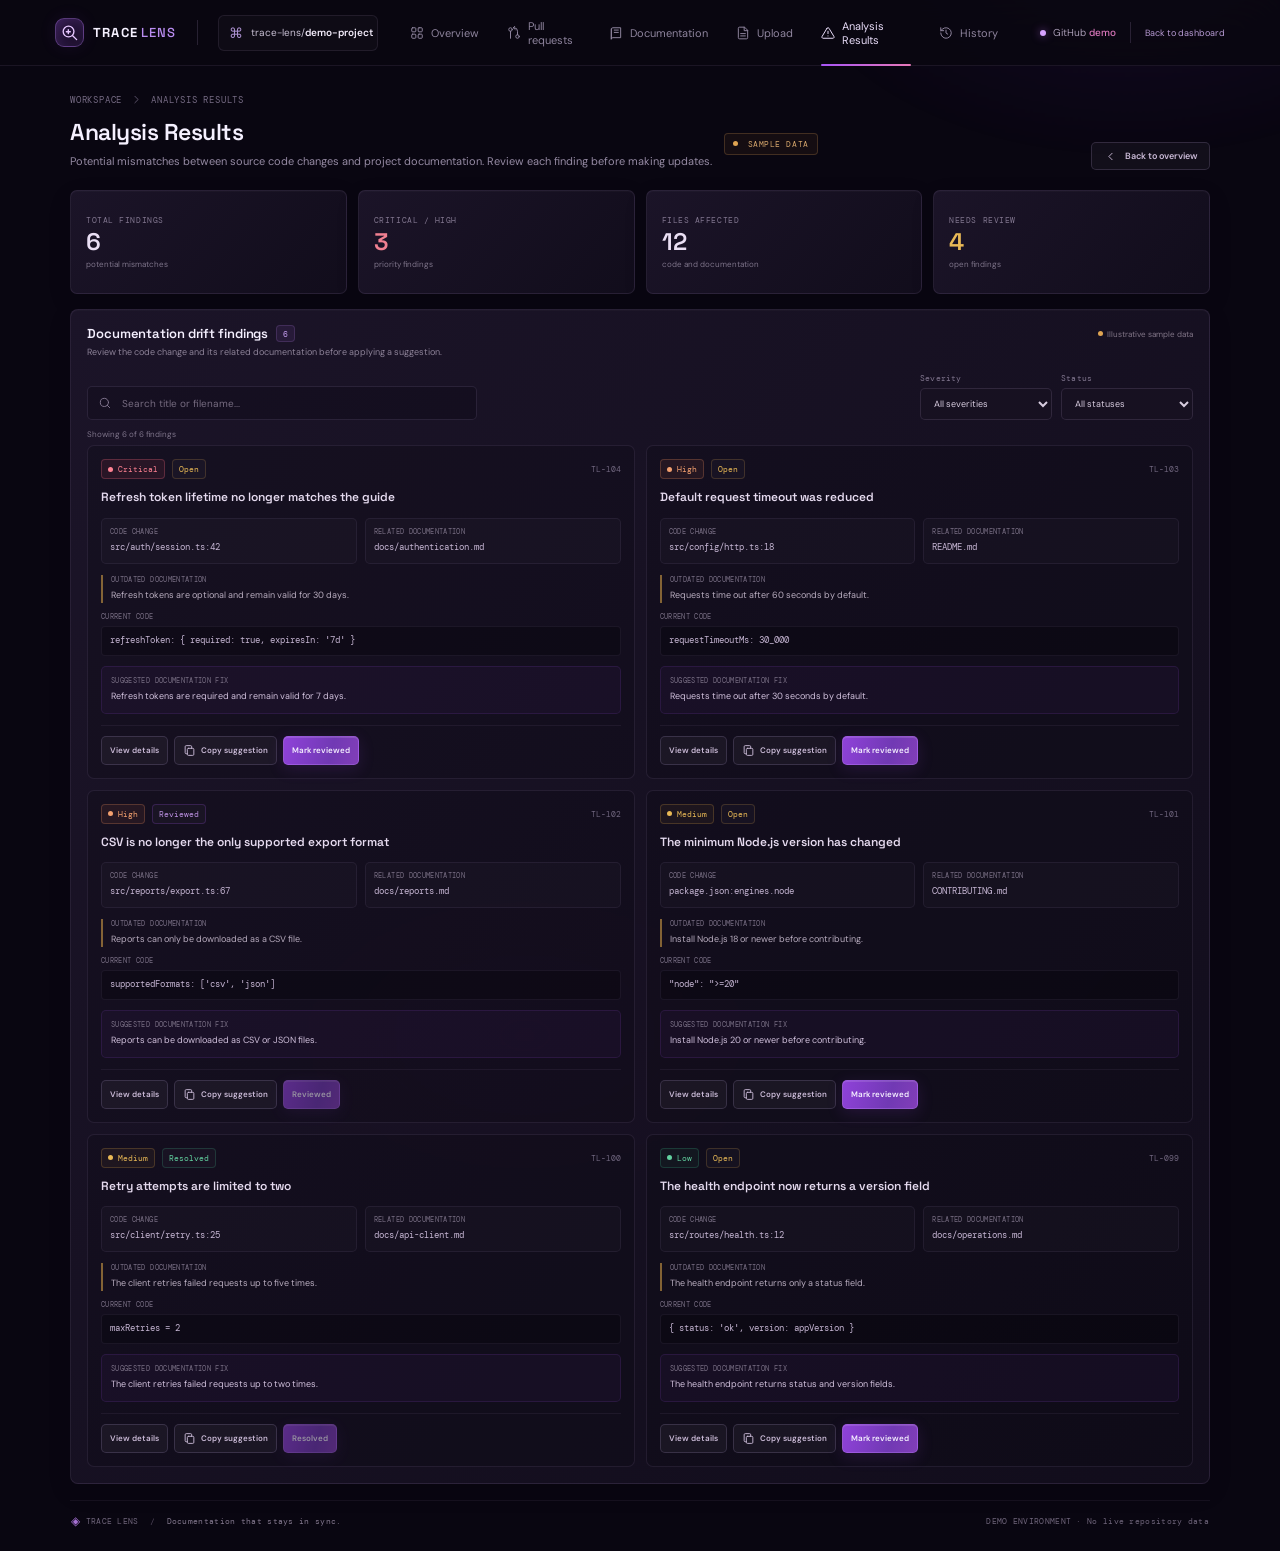
==== analysis-results.html @ 19685ec0 "feat: add analysis results interface Co-authored-by: Copilot <223556219+Copilot@users.noreply.github" ====
<!doctype html>
<html lang="en">
<head>
  <meta charset="utf-8">
  <meta name="viewport" content="width=device-width, initial-scale=1">
  <meta name="theme-color" content="#090611">
  <meta name="description" content="TRACE LENS sample analysis results showing possible documentation mismatches">
  <title>TRACE LENS — Analysis Results</title>
  <link rel="preconnect" href="https://fonts.googleapis.com">
  <link rel="preconnect" href="https://fonts.gstatic.com" crossorigin>
  <link href="https://fonts.googleapis.com/css2?family=DM+Mono:wght@400;500&family=DM+Sans:wght@400;500;600;700&family=Space+Grotesk:wght@500;600;700&display=swap" rel="stylesheet">
  <link rel="stylesheet" href="style.css">
</head>
<body class="analysis-page">
  <svg class="icon-library" xmlns="http://www.w3.org/2000/svg" aria-hidden="true">
    <symbol id="i-lens" viewBox="0 0 24 24"><circle cx="10.8" cy="10.8" r="6.8"/><path d="m16 16 5 5M8 11h5M10.5 8.5v5"/></symbol>
    <symbol id="i-grid" viewBox="0 0 24 24"><rect x="3" y="3" width="7" height="7" rx="1.5"/><rect x="14" y="3" width="7" height="7" rx="1.5"/><rect x="3" y="14" width="7" height="7" rx="1.5"/><rect x="14" y="14" width="7" height="7" rx="1.5"/></symbol>
    <symbol id="i-git-pull" viewBox="0 0 24 24"><circle cx="6" cy="6" r="3"/><circle cx="18" cy="18" r="3"/><path d="M6 9v12m12-6V9a6 6 0 0 0-6-6h-1m0 0 3-3m-3 3 3 3"/></symbol>
    <symbol id="i-book" viewBox="0 0 24 24"><path d="M4 5.5A2.5 2.5 0 0 1 6.5 3H20v17H6.5A2.5 2.5 0 0 0 4 22z"/><path d="M4 5v17m5-15h7m-7 4h7"/></symbol>
    <symbol id="i-history" viewBox="0 0 24 24"><path d="M3 12a9 9 0 1 0 2.64-6.36L3 8"/><path d="M3 3v5h5m4-1v5l3 2"/></symbol>
    <symbol id="i-chevron-right" viewBox="0 0 24 24"><path d="m9 18 6-6-6-6"/></symbol>
    <symbol id="i-search" viewBox="0 0 24 24"><circle cx="11" cy="11" r="7"/><path d="m20 20-4-4"/></symbol>
    <symbol id="i-check" viewBox="0 0 24 24"><path d="m5 12 4 4L19 6"/></symbol>
    <symbol id="i-alert" viewBox="0 0 24 24"><path d="M10.3 3.86 1.82 18a2 2 0 0 0 1.71 3h16.94a2 2 0 0 0 1.71-3L13.7 3.86a2 2 0 0 0-3.42 0Z"/><path d="M12 9v4m0 4h.01"/></symbol>
    <symbol id="i-file" viewBox="0 0 24 24"><path d="M14 2H6a2 2 0 0 0-2 2v16a2 2 0 0 0 2 2h12a2 2 0 0 0 2-2V8z"/><path d="M14 2v6h6m-12 5h8m-8 4h8"/></symbol>
    <symbol id="i-spark" viewBox="0 0 24 24"><path d="m12 3 1.9 5.8L20 11l-6.1 2.2L12 19l-1.9-5.8L4 11l6.1-2.2L12 3Z"/></symbol>
    <symbol id="i-menu" viewBox="0 0 24 24"><path d="M4 6h16M4 12h16M4 18h16"/></symbol>
    <symbol id="i-close" viewBox="0 0 24 24"><path d="m18 6-12 12M6 6l12 12"/></symbol>
    <symbol id="i-copy" viewBox="0 0 24 24"><rect x="8" y="8" width="12" height="13" rx="2"/><path d="M16 8V5a2 2 0 0 0-2-2H6a2 2 0 0 0-2 2v11a2 2 0 0 0 2 2h2"/></symbol>
  </svg>

  <div class="ambient ambient-one"></div>
  <div class="ambient ambient-two"></div>
  <header class="topbar">
    <a class="brand" href="index.html#overview" aria-label="TRACE LENS dashboard">
      <span class="brand-mark"><svg class="icon"><use href="#i-lens"/></svg></span>
      <span class="brand-name">TRACE<span>LENS</span></span>
    </a>
    <span class="topbar-divider"></span>
    <a class="analysis-repo-link" href="index.html#overview"><span class="repo-mini-icon" aria-hidden="true">⌘</span><span>trace-lens/<strong>demo-project</strong></span></a>
    <button class="mobile-menu-btn" id="resultsMenuButton" type="button" aria-label="Open navigation" aria-expanded="false" aria-controls="resultsNavigation"><svg class="icon"><use href="#i-menu"/></svg></button>
    <nav class="main-nav" id="resultsNavigation" aria-label="Main navigation">
      <a class="nav-link" href="index.html#overview"><svg class="icon"><use href="#i-grid"/></svg>Overview</a>
      <a class="nav-link" href="index.html#pull-requests"><svg class="icon"><use href="#i-git-pull"/></svg>Pull requests</a>
      <a class="nav-link" href="index.html#drift-details"><svg class="icon"><use href="#i-book"/></svg>Documentation</a>
      <a class="nav-link" href="index.html#document-upload"><svg class="icon"><use href="#i-file"/></svg>Upload</a>
      <a class="nav-link active" href="analysis-results.html" aria-current="page"><svg class="icon"><use href="#i-alert"/></svg>Analysis Results</a>
      <a class="nav-link" href="index.html#history"><svg class="icon"><use href="#i-history"/></svg>History</a>
    </nav>
    <div class="topbar-right">
      <div class="connection"><span class="connection-dot"></span><span>GitHub <b>demo</b></span></div>
      <span class="topbar-divider slim"></span>
      <a class="analysis-return-link" href="index.html#overview">Back to dashboard</a>
    </div>
  </header>

  <main class="app-shell analysis-shell">
    <div class="analysis-page-heading">
      <div>
        <div class="breadcrumb"><a href="index.html#overview">WORKSPACE</a><svg class="icon tiny"><use href="#i-chevron-right"/></svg><span>ANALYSIS RESULTS</span></div>
        <div class="analysis-title-row">
          <div>
            <h1>Analysis Results</h1>
            <p class="page-subtitle">Potential mismatches between source code changes and project documentation. Review each finding before making updates.</p>
          </div>
          <span class="demo-pill"><span></span> SAMPLE DATA</span>
        </div>
      </div>
      <a class="button button-secondary analysis-back-button" href="index.html#overview"><svg class="icon tiny"><use href="#i-chevron-right"/></svg>Back to overview</a>
    </div>

    <section class="analysis-summary" aria-label="Finding summary">
      <article class="analysis-summary-card">
        <span class="analysis-summary-label">TOTAL FINDINGS</span>
        <strong id="totalFindings">0</strong>
        <span class="analysis-summary-note">potential mismatches</span>
      </article>
      <article class="analysis-summary-card critical-summary">
        <span class="analysis-summary-label">CRITICAL / HIGH</span>
        <strong id="criticalHighFindings">0</strong>
        <span class="analysis-summary-note">priority findings</span>
      </article>
      <article class="analysis-summary-card">
        <span class="analysis-summary-label">FILES AFFECTED</span>
        <strong id="affectedFiles">0</strong>
        <span class="analysis-summary-note">code and documentation</span>
      </article>
      <article class="analysis-summary-card review-summary">
        <span class="analysis-summary-label">NEEDS REVIEW</span>
        <strong id="needsReview">0</strong>
        <span class="analysis-summary-note">open findings</span>
      </article>
    </section>

    <section class="panel analysis-findings-panel" aria-labelledby="findingsHeading">
      <div class="panel-header analysis-panel-header">
        <div class="panel-title-block">
          <div class="panel-heading-line"><h2 id="findingsHeading">Documentation drift findings</h2><span class="count-pill" id="findingCount">0</span></div>
          <p>Review the code change and its related documentation before applying a suggestion.</p>
        </div>
        <span class="demo-caption"><span></span>Illustrative sample data</span>
      </div>
      <div class="analysis-toolbar">
        <label class="analysis-search">
          <svg class="icon" aria-hidden="true"><use href="#i-search"/></svg>
          <span class="sr-only">Search findings by title or filename</span>
          <input id="findingSearch" type="search" placeholder="Search title or filename..." autocomplete="off">
        </label>
        <div class="analysis-filters">
          <label class="analysis-filter">Severity
            <select id="severityFilter" aria-label="Filter by severity">
              <option value="all">All severities</option>
              <option value="Critical">Critical</option>
              <option value="High">High</option>
              <option value="Medium">Medium</option>
              <option value="Low">Low</option>
            </select>
          </label>
          <label class="analysis-filter">Status
            <select id="statusFilter" aria-label="Filter by status">
              <option value="all">All statuses</option>
              <option value="Open">Open</option>
              <option value="Reviewed">Reviewed</option>
              <option value="Resolved">Resolved</option>
            </select>
          </label>
        </div>
      </div>
      <p class="analysis-results-count" id="resultsCount" role="status" aria-live="polite"></p>
      <div class="analysis-results-list" id="findingsList" aria-live="polite"></div>
      <div class="analysis-empty-state" id="emptyState" role="status" hidden>
        <span class="analysis-empty-icon"><svg class="icon"><use href="#i-search"/></svg></span>
        <strong>No findings match your filters</strong>
        <span>Try a different search, severity, or status.</span>
        <button class="text-button" id="clearFilters" type="button">Clear filters</button>
      </div>
    </section>

    <footer class="page-footer">
      <span><span class="footer-mark">◈</span> TRACE LENS <span class="footer-separator">/</span> <span>Documentation that stays in sync.</span></span>
      <span>DEMO ENVIRONMENT · No live repository data</span>
    </footer>
  </main>

  <div class="toast" id="resultsToast" role="status" aria-live="polite">
    <span class="toast-check"><svg class="icon tiny"><use href="#i-check"/></svg></span>
    <span id="resultsToastMessage">Suggestion copied</span>
  </div>

  <div class="modal-backdrop" id="findingModalBackdrop" hidden>
    <section class="evidence-modal analysis-modal" role="dialog" aria-modal="true" aria-labelledby="findingModalTitle" aria-describedby="findingModalIntro" tabindex="-1">
      <div class="modal-header">
        <div><span class="modal-eyebrow" id="findingModalEyebrow">FINDING DETAILS</span><h2 id="findingModalTitle">Finding details</h2></div>
        <button class="modal-close" id="closeFindingModal" type="button" aria-label="Close finding details"><svg class="icon"><use href="#i-close"/></svg></button>
      </div>
      <div class="modal-content analysis-modal-content" id="findingModalContent"></div>
      <div class="modal-footer"><span class="demo-caption"><span></span>Potential mismatch · verify before updating</span><button class="button button-secondary" id="doneFindingModal" type="button">Done</button></div>
    </section>
  </div>
  <script src="analysis-results.js"></script>
</body>
</html>
---- style.css ----
:root {
  color-scheme: dark;
  --bg: #090611;
  --surface: rgba(22, 16, 34, .82);
  --surface-raised: rgba(29, 21, 43, .9);
  --line: rgba(194, 169, 225, .105);
  --line-strong: rgba(194, 169, 225, .17);
  --text: #f5f0ff;
  --muted: #9c91ad;
  --subtle: #70667f;
  --purple: #a855f7;
  --violet: #8b5cf6;
  --pink: #e879b9;
  --green: #42d99b;
  --amber: #f3b84e;
  --red: #fb7185;
  --mono: "DM Mono", "SFMono-Regular", Consolas, monospace;
  --sans: "DM Sans", -apple-system, BlinkMacSystemFont, "Segoe UI", sans-serif;
  --display: "Space Grotesk", var(--sans);
}
* { box-sizing: border-box; }
html { scroll-behavior: smooth; scroll-padding-top: 85px; }
body { margin: 0; min-height: 100vh; color: var(--text); background: var(--bg); font-family: var(--sans); font-size: 13px; -webkit-font-smoothing: antialiased; }
button, input { font: inherit; }
button { color: inherit; }
button:focus-visible, a:focus-visible, input:focus-visible { outline: 2px solid #c084fc; outline-offset: 3px; }
a { color: inherit; text-decoration: none; }
.icon-library, .sr-only { position: absolute; width: 1px; height: 1px; overflow: hidden; clip: rect(0,0,0,0); white-space: nowrap; }
.icon { width: 17px; height: 17px; fill: none; stroke: currentColor; stroke-width: 1.7; stroke-linecap: round; stroke-linejoin: round; flex: none; }
.icon.tiny { width: 13px; height: 13px; }
.ambient { position: fixed; z-index: -1; pointer-events: none; border-radius: 50%; filter: blur(1px); }
.ambient-one { width: 680px; height: 420px; right: -190px; top: -265px; background: radial-gradient(ellipse, rgba(125, 45, 193, .19), rgba(91, 33, 155, .055) 43%, transparent 72%); }
.ambient-two { width: 590px; height: 360px; left: 18%; bottom: -315px; background: radial-gradient(ellipse, rgba(151, 53, 144, .12), transparent 70%); }
.topbar { height: 66px; padding: 0 4.3%; display: flex; align-items: center; gap: 20px; position: sticky; top: 0; z-index: 20; border-bottom: 1px solid rgba(204, 178, 232, .09); background: rgba(10, 7, 17, .87); backdrop-filter: blur(20px); }
.brand { display: flex; align-items: center; gap: 9px; flex: none; }
.brand-mark { width: 29px; height: 29px; display: grid; place-items: center; border-radius: 9px; color: #e6c6ff; background: linear-gradient(140deg, rgba(174, 87, 255, .25), rgba(115, 64, 183, .1)); border: 1px solid rgba(192, 132, 252, .36); box-shadow: inset 0 0 12px rgba(183, 105, 255, .13), 0 0 18px rgba(153, 74, 232, .09); }
.brand-mark .icon { width: 19px; height: 19px; }
.brand-name { font-family: var(--display); font-size: 13px; font-weight: 700; letter-spacing: 1.18px; }
.brand-name span { color: #ba8df1; font-weight: 500; margin-left: 3px; }
.topbar-divider { height: 25px; width: 1px; background: var(--line-strong); flex: none; }
.topbar-divider.slim { margin: 0 1px; height: 21px; }
.repo-picker-wrap { position: relative; }
.repo-picker { min-height: 34px; display: flex; gap: 9px; align-items: center; border: 1px solid var(--line); background: rgba(255,255,255,.025); padding: 0 10px; border-radius: 6px; color: #c9c0d4; font-size: 11px; cursor: pointer; transition: border-color .2s, background .2s; }
.repo-picker:hover, .repo-picker[aria-expanded="true"] { border-color: rgba(183, 115, 244, .42); background: rgba(145, 81, 210, .08); }
.repo-picker strong { color: #f4edfc; font-weight: 600; }
.repo-mini-icon { color: #ac91d0; font-family: var(--mono); font-size: 14px; }
.repo-picker .tiny { color: var(--muted); margin-left: 2px; }
.repo-menu { width: 275px; position: absolute; top: calc(100% + 10px); left: 0; padding: 8px; border: 1px solid var(--line-strong); background: #171121; border-radius: 9px; box-shadow: 0 18px 50px #0009; z-index: 30; }
.menu-eyebrow, .menu-foot { padding: 8px 9px; color: var(--subtle); font: 9px var(--mono); letter-spacing: .7px; }
.repo-menu button { width: 100%; display: flex; align-items: center; gap: 9px; padding: 10px 9px; background: transparent; border: 0; border-radius: 5px; text-align: left; color: #d7ccdf; font-size: 11px; cursor: pointer; }
.repo-menu button:hover, .repo-menu button[aria-selected="true"] { background: rgba(168, 85, 247, .12); color: #fff; }
.repo-dot { width: 7px; height: 7px; border-radius: 50%; background: #ac73f4; box-shadow: 0 0 7px #ac73f480; }
.repo-dot.blue { background: #66a8f7; }.repo-dot.pink { background: #eb79c1; }
.selected-mark { margin-left: auto; color: #c18aff; }
.menu-foot { border-top: 1px solid var(--line); margin-top: 5px; padding-top: 10px; letter-spacing: 0; }
.main-nav { display: flex; align-self: stretch; align-items: center; gap: 4px; margin-left: auto; }
.nav-link { height: 100%; padding: 0 12px; display: flex; align-items: center; gap: 7px; color: #8f849e; font-size: 11px; position: relative; transition: color .18s; }
.nav-link .icon { width: 14px; height: 14px; }
.nav-link:hover, .nav-link.active { color: #e9dcf9; }
.nav-link.active::after { content: ""; height: 2px; position: absolute; bottom: -1px; left: 12px; right: 12px; background: linear-gradient(90deg, #a855f7, #e879b9); border-radius: 2px; }
.topbar-right { display: flex; align-items: center; gap: 13px; margin-left: 10px; flex: none; }
.connection { display: flex; align-items: center; gap: 7px; color: #a89bb4; font-size: 10px; white-space: nowrap; }
.connection b { color: #dc78bd; font-weight: 500; }
.connection-dot, .activity-dot { width: 6px; height: 6px; border-radius: 50%; background: #d7a2ff; box-shadow: 0 0 8px #c474ff90; }
.last-scan { display: grid; gap: 3px; white-space: nowrap; }
.last-scan span { color: #786e84; font: 8px var(--mono); letter-spacing: .55px; }
.last-scan strong { color: #c8bdd1; font-size: 10px; font-weight: 500; }
.avatar { width: 28px; height: 28px; border: 1px solid rgba(210, 169, 246, .28); border-radius: 50%; background: linear-gradient(145deg, #553875, #31223c); font: 9px var(--mono); color: #eddefd; cursor: pointer; }
.mobile-menu-btn { display: none; }
.app-shell { max-width: 1512px; margin: auto; padding: 27px 4.3% 22px; }
.page-heading { display: flex; justify-content: space-between; align-items: flex-end; margin-bottom: 20px; }
.breadcrumb { display: flex; align-items: center; gap: 8px; color: #766b84; font: 9px var(--mono); letter-spacing: .8px; margin-bottom: 12px; }
.breadcrumb .tiny { color: #635970; }
.heading-row { display: flex; align-items: center; gap: 12px; }
h1, h2, p { margin: 0; }
h1 { font-family: var(--display); font-size: 23px; letter-spacing: -.5px; font-weight: 600; line-height: 1.3; }
.page-subtitle { margin-top: 5px; color: #958aa3; font-size: 11px; }
.demo-pill { padding: 5px 8px; border: 1px solid rgba(226, 166, 89, .22); border-radius: 4px; color: #d7a76c; background: rgba(161, 103, 45, .08); font: 8px var(--mono); letter-spacing: .55px; white-space: nowrap; }
.demo-pill span, .demo-caption span { display: inline-block; width: 5px; height: 5px; margin-right: 4px; vertical-align: 1px; background: #dfa452; border-radius: 50%; }
.heading-actions { display: flex; align-items: center; gap: 13px; padding-bottom: 1px; }
.scan-label { display: flex; gap: 7px; align-items: center; color: #9689a4; font-size: 10px; }
.scan-pulse { width: 6px; height: 6px; border-radius: 50%; background: #a56de8; box-shadow: 0 0 9px #a56de890; }
.button { height: 34px; padding: 0 12px; display: inline-flex; gap: 8px; align-items: center; justify-content: center; border: 1px solid transparent; border-radius: 5px; cursor: pointer; font-size: 10px; font-weight: 600; transition: transform .18s, filter .18s, border-color .18s; }
.button:hover { transform: translateY(-1px); filter: brightness(1.12); }
.button:active { transform: translateY(0); }
.button-primary { background: linear-gradient(105deg, #8f42d9, #7139b4 63%, #813eb8); border-color: rgba(203, 150, 255, .29); box-shadow: 0 4px 16px rgba(122, 57, 178, .2), inset 0 1px rgba(255,255,255,.12); }
.button-primary .icon { width: 14px; height: 14px; }
.button-primary.loading .icon { animation: rotate .9s linear infinite; }
@keyframes rotate { to { transform: rotate(360deg); } }
.dashboard-grid { display: grid; grid-template-columns: minmax(230px, .76fr) minmax(0, 2.64fr); gap: 16px; align-items: start; }
.metrics-column { display: flex; flex-direction: column; gap: 9px; }
.section-kicker { height: 16px; display: flex; align-items: center; gap: 9px; padding: 0 1px 3px; color: #81768f; font: 8px var(--mono); letter-spacing: .8px; }
.kicker-line { height: 1px; background: var(--line); flex: 1; }
.muted-mono { color: #62596c; font-size: 8px; }
.metric-card, .panel { position: relative; border: 1px solid var(--line); background: linear-gradient(130deg, rgba(30, 22, 43, .9), rgba(19, 14, 29, .91)); box-shadow: 0 8px 25px rgba(0,0,0,.1), inset 0 1px 0 rgba(255,255,255,.018); }
.metric-card { padding: 12px 13px 10px; border-radius: 7px; min-height: 92px; transition: border-color .2s, transform .2s, background .2s; }
.metric-card:hover { border-color: rgba(182, 122, 238, .28); transform: translateY(-1px); background: linear-gradient(130deg, rgba(35, 25, 50, .94), rgba(21, 15, 32, .94)); }
.metric-top { display: flex; align-items: center; gap: 8px; min-height: 19px; }
.metric-icon { width: 21px; height: 21px; border-radius: 5px; display: grid; place-items: center; background: rgba(168,85,247,.11); color: #be8bfa; }
.metric-icon .icon { width: 13px; height: 13px; }
.metric-icon.amber { color: #e9b65f; background: rgba(243,184,78,.1); }
.metric-icon.violet { color: #a48afa; background: rgba(139,92,246,.13); }
.metric-icon.blue { color: #83b9fc; background: rgba(95,154,229,.1); }
.metric-icon.red { color: #f0839c; background: rgba(240,83,117,.1); }
.metric-label { color: #b7adbf; font-size: 10px; font-weight: 500; }
.info-button { width: 15px; height: 15px; display: grid; place-items: center; margin-left: auto; border: 1px solid rgba(198,180,217,.22); border-radius: 50%; background: transparent; color: #82768e; font: 9px Georgia, serif; cursor: help; }
.health-value { display: flex; align-items: baseline; gap: 4px; margin: 9px 0 7px; }
.health-value strong { font: 600 26px/1 var(--display); letter-spacing: -.8px; }
.health-value > span:nth-child(2) { color: #82788f; font: 10px var(--mono); }
.quality-badge { margin-left: auto; padding: 3px 6px; border: 1px solid rgba(70, 212, 150, .2); border-radius: 3px; color: #56d49d; background: rgba(49, 181, 123, .08); font: 8px var(--mono); letter-spacing: .45px; }
.health-track { height: 4px; background: #342741; border-radius: 5px; overflow: hidden; }
.health-track span { display: block; height: 100%; background: linear-gradient(90deg, #8144db, #bd69ed 72%, #da78c3); border-radius: inherit; box-shadow: 0 0 8px #a253d880; }
.metric-foot { display: flex; align-items: center; justify-content: space-between; gap: 5px; margin-top: 8px; color: #81778c; font-size: 9px; }
.trend { display: inline-flex; align-items: center; font: 9px var(--mono); }
.positive { color: #4bcf99; }
.metric-value { display: flex; align-items: baseline; gap: 8px; margin: 8px 0 0 29px; }
.metric-value strong { font: 600 23px/1 var(--display); letter-spacing: -.5px; }
.metric-context { color: #82788f; font-size: 9px; }
.mini-status { margin-left: auto; padding: 3px 5px; border-radius: 3px; font: 7px var(--mono); letter-spacing: .3px; }
.mini-status.warning { color: #e6b45e; background: rgba(243,184,78,.09); border: 1px solid rgba(243,184,78,.16); }
.metric-foot-icon { color: #9d7bbf; font-size: 13px; line-height: 8px; }
.amber-text { color: var(--amber) !important; }.red-text { color: var(--red) !important; }
.tiny-bars { height: 14px; display: flex; align-items: end; gap: 2px; }
.tiny-bars i { width: 3px; border-radius: 2px; background: #9a6ddd; opacity: .8; }
.tiny-bars i:nth-child(1) { height: 4px; }.tiny-bars i:nth-child(2) { height: 7px; }.tiny-bars i:nth-child(3) { height: 5px; }.tiny-bars i:nth-child(4) { height: 9px; }.tiny-bars i:nth-child(5) { height: 8px; }.tiny-bars i:nth-child(6) { height: 12px; }.tiny-bars i:nth-child(7) { height: 14px; background: #d17cdc; }
.rules-note { margin-top: 1px; display: flex; align-items: center; gap: 8px; padding: 10px 11px; border: 1px solid rgba(168,85,247,.12); border-radius: 6px; background: linear-gradient(100deg, rgba(111,55,157,.1), rgba(44,29,59,.16)); color: #968ba2; font-size: 9px; line-height: 1.55; }
.rules-note b { color: #d4c7e2; font-weight: 500; }
.rules-note-icon { width: 21px; height: 21px; display: grid; place-items: center; background: rgba(168,85,247,.11); color: #bd81f7; border-radius: 5px; }
.rules-arrow { margin-left: auto; color: #79618f; }
.main-column { min-width: 0; display: flex; flex-direction: column; gap: 12px; }
.panel { border-radius: 8px; overflow: hidden; }
.repo-activity { padding: 14px 16px 0; }
.repo-identity { display: flex; align-items: center; gap: 10px; }
.github-tile { width: 33px; height: 33px; display: grid; place-items: center; color: #ded3ea; border: 1px solid rgba(199,180,223,.13); border-radius: 7px; background: rgba(255,255,255,.035); }
.github-tile .icon { width: 18px; height: 18px; }
.repo-title-row { display: flex; gap: 8px; align-items: center; }
.repo-title-row h2 { font: 600 14px var(--display); letter-spacing: -.2px; }
.private-tag { padding: 2px 4px; border: 1px solid rgba(189,171,210,.17); border-radius: 3px; color: #968aa4; font: 7px var(--mono); letter-spacing: .4px; }
.repo-identity p { margin-top: 3px; color: #958a9f; font-size: 9px; }
.repo-identity p span { color: #70677b; }
.repo-health { position: absolute; top: 20px; right: 16px; display: flex; align-items: center; gap: 7px; color: #94899f; font-size: 9px; }
.repo-health b { color: #d3c7db; font-weight: 500; }
.repo-health .icon { color: #796d85; }
.repo-meta-divider { height: 12px; width: 1px; background: var(--line-strong); margin: 0 3px; }
.activity-dot { width: 5px; height: 5px; background: #c087f0; box-shadow: 0 0 7px #c087f080; }
.repo-stats { display: grid; grid-template-columns: repeat(4, 1fr); margin-top: 14px; border-top: 1px solid var(--line); }
.repo-stat { min-height: 57px; display: flex; flex-direction: column; justify-content: center; position: relative; padding: 8px 15px; border-right: 1px solid var(--line); }
.repo-stat:first-child { padding-left: 2px; }.repo-stat:last-child { border-right: 0; }
.stat-caption { color: #776d83; font: 8px var(--mono); letter-spacing: .55px; }
.repo-stat > strong { margin-top: 5px; color: #ded3ea; font: 600 16px/1 var(--display); }
.repo-stat > span:last-child:not(.stat-caption) { margin-top: 4px; color: #7e748a; font-size: 8px; }
.stat-unit { font: 10px var(--sans); color: #9f92aa; margin-left: 1px; }
.repo-stat .spark-total { font-size: 13px; }
.spark-total small { color: #91859d; font: 8px var(--sans); font-weight: 400; }
.sparkline { position: absolute; width: 92px; height: 29px; right: 9px; bottom: 5px; opacity: .82; }
.spark-fill { fill: url(#sparkGradient); }.spark-stroke { fill: none; stroke: #b66cff; stroke-width: 1.7; }
.pr-panel { padding-top: 13px; }
.panel-header { padding: 0 16px; display: flex; align-items: center; justify-content: space-between; gap: 12px; }
.panel-title-block p { margin-top: 4px; color: #8d8298; font-size: 9px; }
.panel-heading-line { display: flex; align-items: center; gap: 8px; }
.panel-heading-line h2 { font: 600 12px var(--display); letter-spacing: -.1px; }
.count-pill { min-width: 19px; height: 17px; display: grid; place-items: center; padding: 0 5px; border: 1px solid rgba(178,132,221,.19); border-radius: 4px; color: #c9a0f4; background: rgba(153,90,218,.1); font: 8px var(--mono); }
.text-button { display: flex; align-items: center; gap: 3px; border: 0; padding: 5px 0 5px 7px; color: #b89bd4; background: transparent; font-size: 9px; cursor: pointer; }
.text-button:hover { color: #e0c3ff; }
.table-toolbar { margin: 12px 16px 0; display: flex; align-items: center; justify-content: space-between; gap: 12px; }
.search-box { width: min(245px, 42%); height: 29px; padding: 0 8px; display: flex; align-items: center; gap: 7px; border: 1px solid rgba(194,169,225,.12); border-radius: 5px; color: #81758e; background: rgba(4,3,8,.18); transition: border-color .2s; }
.search-box:focus-within { border-color: rgba(178,111,240,.55); }
.search-box .icon { width: 13px; height: 13px; }
.search-box input { min-width: 0; width: 100%; border: 0; outline: 0; color: #e8def1; background: transparent; font-size: 9px; }
.search-box input::placeholder { color: #766b80; }
.search-box kbd { border: 1px solid rgba(202,180,224,.13); border-radius: 3px; color: #81768c; padding: 1px 4px; font: 8px var(--mono); }
.filter-group { display: flex; align-items: center; gap: 4px; }
.filter-chip { height: 26px; display: inline-flex; align-items: center; gap: 5px; border: 1px solid transparent; border-radius: 4px; padding: 0 7px; color: #887e94; background: transparent; font-size: 9px; cursor: pointer; }
.filter-chip:hover { background: rgba(255,255,255,.04); color: #cfc2dd; }
.filter-chip.active { color: #d9c4ef; border-color: rgba(170,108,224,.22); background: rgba(156,91,216,.11); }
.filter-chip span { color: #a995b8; font: 8px var(--mono); }
.filter-dot { width: 5px; height: 5px; border-radius: 50%; }.warning-dot { background: #eab352; }.failed-dot { background: #f16f82; }
.table-scroll { overflow-x: auto; margin-top: 9px; }
.pr-table { width: 100%; border-collapse: collapse; text-align: left; white-space: nowrap; }
.pr-table thead { background: rgba(255,255,255,.022); }
.pr-table th { height: 29px; color: #80758c; font: 8px var(--mono); letter-spacing: .35px; text-transform: uppercase; }
.pr-table th:first-child, .pr-table td:first-child { padding-left: 16px; }
.pr-table th:last-child, .pr-table td:last-child { padding-right: 14px; }
.pr-table td { height: 40px; border-top: 1px solid rgba(194,169,225,.07); color: #aa9fb6; font-size: 9px; transition: background .16s; }
.pr-table tbody tr { cursor: pointer; }
.pr-table tbody tr:hover td { background: rgba(166,99,227,.075); }
.pr-table tbody tr.selected td { background: rgba(157,88,214,.085); }
.pr-table tbody tr.selected td:first-child { box-shadow: inset 2px 0 #b466ea; }
.pr-cell-title { display: flex; align-items: center; gap: 8px; color: #ded4e7; font-weight: 500; }
.pr-number { color: #82768d; font: 8px var(--mono); }
.pr-title { max-width: 265px; overflow: hidden; text-overflow: ellipsis; }
.author-cell { display: flex; align-items: center; gap: 6px; color: #b0a4bc; }
.author-avatar { width: 18px; height: 18px; display: grid; place-items: center; border: 1px solid rgba(255,255,255,.1); border-radius: 50%; color: #efe7f9; font: 7px var(--mono); }
.author-avatar.a1 { background: linear-gradient(140deg, #72537e, #36243c); }.author-avatar.a2 { background: linear-gradient(140deg, #496d7c, #293843); }.author-avatar.a3 { background: linear-gradient(140deg, #98644b, #45302d); }.author-avatar.a4 { background: linear-gradient(140deg, #527058, #293a37); }.author-avatar.a5 { background: linear-gradient(140deg, #735f9e, #36314e); }
.status-badge { display: inline-flex; align-items: center; gap: 5px; padding: 4px 6px; border: 1px solid; border-radius: 4px; font: 8px var(--mono); }
.status-badge i { width: 5px; height: 5px; border-radius: 50%; }
.status-badge.passed { border-color: rgba(66,217,155,.17); color: #55d5a0; background: rgba(49,181,123,.065); }.status-badge.passed i { background: #42d99b; }
.status-badge.warning { border-color: rgba(243,184,78,.18); color: #e9b956; background: rgba(192,134,48,.065); }.status-badge.warning i { background: #f3b84e; }
.status-badge.failed { border-color: rgba(251,113,133,.18); color: #f08091; background: rgba(213,71,94,.07); }.status-badge.failed i { background: #fb7185; }
.issue-count { display: inline-flex; align-items: center; gap: 5px; color: #b8aebb; font: 9px var(--mono); }
.issue-count.has-issues { color: #e6b85f; }.issue-count.blocked { color: #f08091; }
.row-action { width: 23px; height: 23px; display: grid; place-items: center; margin-left: auto; border: 1px solid transparent; border-radius: 4px; background: transparent; color: #766b81; cursor: pointer; }
.row-action:hover { border-color: var(--line-strong); color: #d8c1ee; background: rgba(255,255,255,.04); }
.row-action .icon { width: 13px; height: 13px; }
.table-footer { height: 31px; padding: 0 16px; display: flex; justify-content: space-between; align-items: center; border-top: 1px solid var(--line); color: #786e84; font-size: 8px; }
.table-footer b { color: #afa3ba; font-weight: 500; }
.demo-caption { color: #827688; font-size: 8px; }
.demo-caption span { width: 5px; height: 5px; }
.empty-state { min-height: 130px; display: flex; align-items: center; justify-content: center; flex-direction: column; gap: 6px; color: #8c8098; font-size: 10px; }
.empty-state[hidden] { display: none; }
.empty-state strong { color: #d6c9e2; font-weight: 500; }.empty-icon { color: #9a7db3; }
.lower-grid { display: grid; grid-template-columns: minmax(0, 1.06fr) minmax(0, .94fr); gap: 12px; align-items: stretch; }
.drift-panel, .chart-panel { min-height: 325px; }
.compact-header { padding-top: 13px; }
.compact-header .panel-heading-line h2 { font-size: 11px; }
.compact-header .panel-title-block p { font-size: 9px; }
.detail-icon { width: 21px; height: 21px; display: grid; place-items: center; border-radius: 5px; color: #f0ae57; background: rgba(243,184,78,.1); }
.detail-icon .icon { width: 13px; height: 13px; }
.severity-pill { display: inline-flex; align-items: center; gap: 5px; padding: 4px 6px; border: 1px solid rgba(251,113,133,.19); border-radius: 4px; color: #ee8292; background: rgba(213,71,94,.07); font: 7px var(--mono); letter-spacing: .3px; }
.severity-pill.medium { color: #e6b65d; border-color: rgba(243,184,78,.2); background: rgba(192,134,48,.065); }
.severity-pill.medium i { background: #e6b65d; }
.severity-pill.low { color: #62d2a0; border-color: rgba(66,217,155,.18); background: rgba(49,181,123,.06); }
.severity-pill.low i { background: #62d2a0; }
.severity-pill i { width: 5px; height: 5px; border-radius: 50%; background: #f17889; }
.potential-callout { min-height: 30px; margin: 11px 14px 10px; padding: 0 8px; display: flex; align-items: center; gap: 7px; border: 1px solid rgba(243,184,78,.12); border-radius: 4px; color: #d0a45f; background: rgba(197,134,49,.055); font-size: 9px; }
.potential-callout b { font-weight: 600; }.potential-callout > span:nth-child(2) { color: #a9906d; }
.callout-indicator { width: 5px; height: 5px; border-radius: 50%; background: #e6af52; box-shadow: 0 0 7px #e6af5270; }
.potential-callout .info-button { margin-left: auto; width: 13px; height: 13px; font-size: 8px; }
.file-pair { display: grid; grid-template-columns: 1fr 1fr; gap: 8px; margin: 0 14px; }
.file-entry { min-width: 0; min-height: 48px; display: flex; align-items: center; gap: 7px; padding: 7px; border: 1px solid rgba(194,169,225,.09); border-radius: 5px; background: rgba(255,255,255,.018); }
.file-icon { width: 24px; height: 24px; flex: none; display: grid; place-items: center; border-radius: 4px; }
.file-icon .icon { width: 13px; height: 13px; }
.file-icon.source { color: #a18ef0; background: rgba(129,91,225,.12); }.file-icon.docs { color: #cd86de; background: rgba(197,102,194,.11); }
.file-entry > div { min-width: 0; display: grid; gap: 4px; }
.file-label { color: #756b80; font: 7px var(--mono); letter-spacing: .45px; }
.file-entry strong { overflow: hidden; text-overflow: ellipsis; color: #d7ccdf; font: 9px var(--mono); }
.icon-button { width: 20px; height: 20px; display: grid; place-items: center; margin-left: auto; border: 0; border-radius: 3px; color: #857890; background: transparent; cursor: pointer; }
.icon-button:hover { color: #d9c4ed; background: rgba(255,255,255,.06); }
.statement-block { margin: 10px 14px 0; padding: 9px 10px; border: 1px solid rgba(194,169,225,.09); border-radius: 5px; background: rgba(6,5,10,.21); }
.statement-head { display: flex; justify-content: space-between; align-items: center; color: #796e85; font: 7px var(--mono); letter-spacing: .5px; }
.copy-button { padding: 2px 4px; border: 1px solid rgba(194,169,225,.14); border-radius: 3px; color: #8c8098; background: transparent; font: 7px var(--mono); cursor: pointer; }
.copy-button:hover { color: #d8c2ec; border-color: rgba(189,125,236,.36); }
.statement-block blockquote { margin: 6px 0 0; color: #c4b8ce; font: 10px/1.5 var(--mono); }
.value-compare { display: flex; align-items: center; gap: 10px; margin: 10px 14px 0; }
.value-compare > div { min-width: 0; flex: 1; display: grid; gap: 5px; }
.value-compare code { width: fit-content; max-width: 100%; overflow: hidden; text-overflow: ellipsis; padding: 4px 6px; border: 1px solid; border-radius: 3px; font: 9px var(--mono); white-space: nowrap; }
.new-value { border-color: rgba(66,217,155,.18) !important; color: #65d8a4; background: rgba(49,181,123,.065); }
.old-value { border-color: rgba(243,184,78,.16) !important; color: #e5ba68; background: rgba(192,134,48,.06); }
.compare-arrow { margin-top: 12px; color: #786c83; font-size: 12px; }
.suggestion { display: flex; align-items: center; gap: 7px; margin: 11px 14px 13px; padding: 8px; border: 1px solid rgba(168,85,247,.15); border-radius: 5px; background: linear-gradient(100deg, rgba(114,58,162,.1), rgba(58,35,77,.12)); }
.suggestion-mark { width: 19px; height: 19px; flex: none; display: grid; place-items: center; border-radius: 4px; color: #c090f0; background: rgba(168,85,247,.14); }
.suggestion > div { min-width: 0; display: grid; gap: 4px; }
.suggestion p { overflow: hidden; text-overflow: ellipsis; white-space: nowrap; color: #d1c2dd; font: 9px var(--mono); }
.copy-suggestion { width: 23px; height: 23px; flex: none; display: grid; place-items: center; margin-left: auto; border: 1px solid rgba(196,158,228,.15); border-radius: 4px; color: #aa8ec5; background: rgba(255,255,255,.025); cursor: pointer; }
.copy-suggestion:hover { color: #e0c5f8; border-color: rgba(196,158,228,.4); }
.period-button { display: flex; align-items: center; gap: 8px; padding: 6px 8px; border: 1px solid rgba(194,169,225,.12); border-radius: 4px; color: #9b8fa6; background: rgba(255,255,255,.02); font-size: 8px; cursor: pointer; }
.period-button:hover { color: #ddd0eb; border-color: var(--line-strong); }
.chart-live-dot { width: 5px; height: 5px; border-radius: 50%; background: #ce81e8; box-shadow: 0 0 7px #ce81e880; }
.chart-summary { margin: 13px 15px 2px; display: flex; align-items: baseline; gap: 7px; }
.chart-summary strong { color: #f0e6f8; font: 600 23px var(--display); letter-spacing: -.7px; }
.chart-summary > span:nth-child(2) { color: #91869c; font-size: 9px; }
.chart-change { margin-left: auto; color: #e2a264; font: 9px var(--mono); }
.chart-change small { color: #847991; font: 8px var(--sans); }
.chart-wrap { height: 142px; position: relative; margin: 0 14px 0 38px; }
.chart-wrap::before { content: ""; position: absolute; inset: 9px 0 10px; pointer-events: none; background: repeating-linear-gradient(to bottom, rgba(196,174,218,.075) 0, rgba(196,174,218,.075) 1px, transparent 1px, transparent 25%); }
.chart-y-labels { position: absolute; top: 3px; bottom: 0; left: -24px; display: flex; flex-direction: column; justify-content: space-between; color: #786d83; font: 8px var(--mono); }
#driftChart { position: relative; width: 100%; height: 100%; }
.chart-tooltip { position: absolute; z-index: 3; transform: translate(-50%, -110%); padding: 6px 8px; border: 1px solid rgba(195,142,245,.25); border-radius: 4px; color: #eadcf6; background: #21162e; box-shadow: 0 5px 16px #0006; font: 8px var(--mono); pointer-events: none; white-space: nowrap; }
.chart-x-labels { display: flex; justify-content: space-between; margin: 0 14px 0 38px; color: #756b80; font: 7px var(--mono); }
.chart-legend { display: flex; align-items: center; gap: 6px; margin: 12px 15px 0; color: #95899f; font-size: 8px; }
.chart-legend i { width: 13px; height: 2px; background: linear-gradient(90deg, #a855f7, #e879b9); border-radius: 2px; }
.chart-demo-note { margin-left: auto; color: #70677a; font-size: 7px; }
.chart-footer { height: 30px; margin-top: 10px; padding: 0 15px; display: flex; align-items: center; gap: 6px; border-top: 1px solid var(--line); color: #8a7f95; font-size: 8px; }
.chart-footer .icon { color: #b479e4; }.chart-footer b { color: #c5b7d1; font-weight: 500; }
.page-footer { margin-top: 16px; padding: 12px 1px 0; display: flex; align-items: center; justify-content: space-between; border-top: 1px solid rgba(194,169,225,.07); color: #6f657b; font: 8px var(--mono); letter-spacing: .3px; }
.footer-mark { color: #a671d3; font-size: 12px; vertical-align: -1px; }.footer-separator { color: #50465b; margin: 0 6px; }.page-footer > span:first-child > span:last-child { color: #84798f; }
.toast { position: fixed; z-index: 60; bottom: 23px; left: 50%; transform: translate(-50%, 12px); display: flex; align-items: center; gap: 8px; padding: 10px 14px; border: 1px solid rgba(194,169,225,.2); border-radius: 7px; color: #e4d8ec; background: #21182b; box-shadow: 0 10px 35px #0008; font-size: 10px; opacity: 0; pointer-events: none; transition: opacity .2s, transform .2s; }
.toast.visible { transform: translate(-50%, 0); opacity: 1; }
.toast-check { color: #4ed69c; }
.modal-backdrop { position: fixed; z-index: 50; inset: 0; display: grid; place-items: center; padding: 20px; background: rgba(5,3,9,.72); backdrop-filter: blur(7px); }
.modal-backdrop[hidden] { display: none; }
.evidence-modal { width: min(510px, 100%); overflow: hidden; border: 1px solid rgba(194,169,225,.2); border-radius: 9px; background: linear-gradient(140deg, #1d1528, #130e1c); box-shadow: 0 24px 80px #000b, 0 0 50px rgba(136,66,188,.1); animation: modal-in .18s ease-out; }
@keyframes modal-in { from { opacity: 0; transform: translateY(7px) scale(.99); } to { opacity: 1; transform: translateY(0) scale(1); } }
.modal-header { padding: 17px 18px 14px; display: flex; align-items: flex-start; justify-content: space-between; border-bottom: 1px solid var(--line); }
.modal-eyebrow { color: #a181bd; font: 8px var(--mono); letter-spacing: .7px; }
.modal-header h2 { margin-top: 5px; font: 600 15px var(--display); }
.modal-close { width: 28px; height: 28px; display: grid; place-items: center; border: 1px solid var(--line); border-radius: 5px; color: #95889e; background: rgba(255,255,255,.025); cursor: pointer; }
.modal-close:hover { color: #f0e7f8; border-color: var(--line-strong); }
.modal-content { padding: 16px 18px; }
.modal-code-label { margin-bottom: 7px; color: #83768f; font: 8px var(--mono); letter-spacing: .5px; }
.code-block { overflow: auto; padding: 12px; border: 1px solid rgba(194,169,225,.1); border-radius: 5px; background: rgba(3,3,7,.35); color: #b7a9c2; font: 10px/1.8 var(--mono); }
.code-line { display: block; white-space: pre; }.code-line.minus { color: #ed8995; }.code-line.plus { color: #61d5a2; }.code-line.dim { color: #73687d; }
.evidence-quote { padding: 12px; border-left: 2px solid #bb75e6; border-radius: 0 5px 5px 0; color: #d5c7e0; background: rgba(168,85,247,.07); font: 11px/1.6 var(--mono); }
.evidence-meta { display: grid; grid-template-columns: 1fr 1fr; gap: 10px; margin-top: 14px; }
.evidence-meta > div { padding: 9px; border: 1px solid var(--line); border-radius: 5px; display: grid; gap: 5px; }
.evidence-meta span { color: #7e7289; font: 7px var(--mono); letter-spacing: .4px; }.evidence-meta strong { color: #cfc1d9; font: 9px var(--mono); }
.modal-footer { padding: 11px 18px; display: flex; align-items: center; justify-content: space-between; border-top: 1px solid var(--line); }
.button-secondary { height: 28px; padding: 0 12px; border-color: rgba(194,169,225,.18); color: #cbbbd8; background: rgba(255,255,255,.04); font-size: 9px; }

.upload-panel { padding-top: 15px; }
.upload-header { align-items: flex-start; }
.upload-heading-icon { width: 23px; height: 23px; display: grid; place-items: center; border: 1px solid rgba(168,85,247,.2); border-radius: 6px; color: #c08cf4; background: rgba(168,85,247,.1); }
.upload-heading-icon .icon { width: 13px; height: 13px; }
.upload-demo-tag { padding: 4px 6px; border: 1px solid rgba(226,166,89,.2); border-radius: 4px; color: #d7a76c; background: rgba(161,103,45,.08); font: 7px var(--mono); letter-spacing: .5px; }
.upload-content { padding: 13px 16px 15px; }
.upload-dropzone { width: 100%; min-height: 137px; display: flex; flex-direction: column; align-items: center; justify-content: center; gap: 5px; padding: 16px; border: 1px dashed rgba(177,130,220,.32); border-radius: 7px; color: #bdb1c9; background: linear-gradient(120deg, rgba(91,52,124,.12), rgba(38,27,51,.12)); cursor: pointer; transition: border-color .2s, background .2s; }
.upload-dropzone:hover, .upload-dropzone:focus-visible, .upload-dropzone.drag-active { border-color: rgba(190,132,248,.7); background: rgba(123,71,165,.13); }
.dropzone-icon { width: 30px; height: 30px; display: grid; place-items: center; margin-bottom: 3px; border: 1px solid rgba(177,130,220,.2); border-radius: 8px; color: #c69af0; background: rgba(156,91,216,.12); }
.dropzone-icon .icon { width: 16px; height: 16px; }
.dropzone-title { color: #e3d8ed; font: 600 11px var(--display); }
.dropzone-browse { color: #90849d; font-size: 9px; }
.dropzone-browse span { color: #c69af0; font-weight: 600; }
.dropzone-requirements { margin-top: 5px; color: #766b82; font: 8px var(--mono); }
.upload-error { margin-top: 9px; color: #ff9aa9; font-size: 9px; line-height: 1.5; }
.upload-file-card { display: flex; align-items: center; gap: 11px; margin-top: 10px; padding: 11px; border: 1px solid var(--line); border-radius: 6px; background: rgba(7,5,12,.2); }
.upload-file-card[hidden], .upload-error[hidden] { display: none; }
.upload-file-icon { width: 35px; height: 39px; display: grid; place-items: center; flex: none; border: 1px solid rgba(176,132,220,.19); border-radius: 5px; color: #c89bed; background: rgba(151,91,204,.1); font: 8px var(--mono); }
.upload-file-info { min-width: 0; flex: 1; display: flex; flex-direction: column; gap: 4px; }
.upload-file-name { overflow: hidden; color: #e3d8ed; font-size: 10px; font-weight: 500; text-overflow: ellipsis; white-space: nowrap; }
.upload-file-meta, .upload-status { color: #857a90; font-size: 8px; }
.upload-progress-track { height: 4px; overflow: hidden; margin-top: 3px; border-radius: 5px; background: rgba(194,169,225,.12); }
.upload-progress-track > span { width: 0; height: 100%; display: block; border-radius: inherit; background: linear-gradient(90deg, #9653df, #d77cc9); transition: width .16s linear; }
.upload-status { min-height: 10px; }
.upload-file-card.is-uploading .upload-status { color: #c7a2eb; }
.upload-file-card.is-complete .upload-status { color: var(--green); }
.upload-file-actions { display: flex; align-items: center; gap: 7px; margin-left: auto; }
.upload-action, .upload-remove { display: inline-flex; align-items: center; justify-content: center; border: 1px solid transparent; border-radius: 4px; color: #bda2d5; background: transparent; cursor: pointer; }
.upload-action { min-height: 27px; padding: 0 7px; font-size: 8px; }
.upload-action:hover, .upload-remove:hover { border-color: var(--line); background: rgba(255,255,255,.04); color: #eadbfa; }
.upload-remove { width: 27px; height: 27px; color: #9c8ba9; }
.upload-footer { display: flex; align-items: center; justify-content: space-between; gap: 12px; margin-top: 10px; }
.upload-demo-note { color: #70667d; font-size: 8px; line-height: 1.5; }
.upload-submit { min-height: 30px; height: auto; flex: none; font-size: 9px; }
.upload-submit:disabled { opacity: .48; cursor: not-allowed; filter: saturate(.55); }

@media (min-width: 1500px) {
  .topbar { padding-right: max(4.3%, calc((100% - 1380px)/2)); padding-left: max(4.3%, calc((100% - 1380px)/2)); }
}
@media (max-width: 1100px) {
  .topbar { padding: 0 2.5%; gap: 12px; }
  .app-shell { padding-right: 2.5%; padding-left: 2.5%; }
  .topbar-right { gap: 9px; margin-left: 4px; }
  .nav-link { padding: 0 8px; }
  .dashboard-grid { grid-template-columns: minmax(205px, .72fr) minmax(0, 2.4fr); gap: 12px; }
  .lower-grid { grid-template-columns: 1fr; }
  .drift-panel { min-height: initial; }
  .chart-panel { min-height: 320px; }
}
@media (max-width: 820px) {
  .topbar { height: 60px; padding: 0 20px; }
  .topbar > .topbar-divider, .topbar-right .topbar-divider, .last-scan { display: none; }
  .repo-picker { max-width: 220px; }
  .main-nav { position: absolute; display: none; height: auto; left: 12px; right: 12px; top: calc(100% + 5px); padding: 7px; align-items: stretch; flex-direction: column; border: 1px solid var(--line-strong); border-radius: 8px; background: #171121; box-shadow: 0 15px 35px #0008; }
  .main-nav.open { display: flex; }
  .nav-link { min-height: 40px; height: auto; padding: 0 11px; border-radius: 5px; }
  .nav-link.active { background: rgba(168,85,247,.1); }
  .nav-link.active::after { display: none; }
  .mobile-menu-btn { width: 31px; height: 31px; display: grid; place-items: center; order: 2; margin-left: auto; border: 1px solid var(--line); border-radius: 5px; color: #b9a8c8; background: rgba(255,255,255,.03); cursor: pointer; }
  .topbar-right { margin-left: 4px; }
  .app-shell { padding: 22px 20px; }
  .dashboard-grid { grid-template-columns: minmax(175px, .78fr) minmax(0, 2fr); gap: 12px; }
  .repo-health { position: static; margin-top: 11px; }
  .repo-stats { margin-top: 11px; }
  .repo-stat { padding-right: 8px; padding-left: 9px; }
  .repo-stat:first-child { padding-left: 0; }
  .pr-title { max-width: 185px; }
}
@media (max-width: 650px) {
  .topbar { padding: 0 14px; gap: 10px; }
  .brand { gap: 7px; }.brand-name { font-size: 11px; letter-spacing: .7px; }.brand-mark { width: 27px; height: 27px; }
  .repo-picker { min-height: 31px; max-width: 190px; gap: 6px; padding: 0 7px; font-size: 9px; }
  .repo-mini-icon { display: none; }
  .topbar-right { gap: 8px; }.connection { gap: 5px; font-size: 9px; }.connection b { display: none; }.avatar { width: 26px; height: 26px; }
  .app-shell { padding: 18px 13px 20px; }
  .page-heading { align-items: flex-start; gap: 12px; margin-bottom: 15px; }
  .breadcrumb { margin-bottom: 8px; font-size: 8px; }
  h1 { font-size: 20px; }
  .page-subtitle { max-width: 300px; font-size: 10px; line-height: 1.5; }
  .heading-row { align-items: flex-start; flex-direction: column; gap: 6px; }
  .demo-pill { padding: 4px 6px; font-size: 7px; }
  .heading-actions { flex-direction: column-reverse; align-items: flex-end; gap: 7px; padding-top: 28px; }
  .scan-label { font-size: 8px; white-space: nowrap; }.button-primary { height: 31px; padding: 0 9px; font-size: 9px; white-space: nowrap; }
  .dashboard-grid { grid-template-columns: 1fr; gap: 16px; }
  .metrics-column { display: grid; grid-template-columns: repeat(2, minmax(0, 1fr)); gap: 8px; }
  .section-kicker { grid-column: 1 / -1; }
  .metric-card { min-height: 89px; padding: 10px; }
  .metric-card.health-card { grid-column: 1 / -1; }
  .metric-label { font-size: 9px; }.metric-foot { font-size: 8px; }
  .rules-note { grid-column: 1 / -1; }
  .main-column { gap: 10px; }
  .repo-activity { padding: 12px 12px 0; }
  .repo-health { flex-wrap: wrap; font-size: 8px; }
  .repo-stats { grid-template-columns: repeat(2,1fr); }
  .repo-stat { min-height: 54px; padding-left: 10px; border-bottom: 1px solid var(--line); }
  .repo-stat:first-child { padding-left: 0; }
  .repo-stat:nth-child(2) { border-right: 0; }
  .repo-stat:nth-child(3), .repo-stat:nth-child(4) { border-bottom: 0; }
  .repo-stat:nth-child(3) { padding-left: 0; }
  .sparkline { width: 90px; }
  .panel-header { padding: 0 12px; }
  .upload-content { padding-right: 12px; padding-left: 12px; }
  .upload-footer { align-items: flex-start; flex-direction: column; gap: 8px; }
  .upload-submit { align-self: flex-end; }
  .upload-file-card { gap: 8px; padding: 9px; }
  .upload-file-actions { gap: 3px; }
  .table-toolbar { margin-right: 12px; margin-left: 12px; align-items: flex-start; flex-direction: column; gap: 7px; }
  .search-box { width: 100%; }
  .filter-group { align-self: flex-end; }
  .table-scroll { margin-top: 8px; }
  .pr-table { min-width: 590px; }
  .pr-table th:first-child, .pr-table td:first-child { padding-left: 12px; }
  .table-footer { padding: 0 12px; }
  .lower-grid { gap: 10px; }
  .drift-panel, .chart-panel { min-height: initial; }
  .file-pair { gap: 6px; margin-right: 10px; margin-left: 10px; }
  .file-entry { gap: 5px; padding: 6px 5px; }
  .file-label { font-size: 6px; }
  .file-entry strong { font-size: 8px; }
  .statement-block, .value-compare { margin-right: 10px; margin-left: 10px; }
  .potential-callout, .suggestion { margin-right: 10px; margin-left: 10px; }
  .chart-wrap { height: 135px; }
  .page-footer { gap: 8px; align-items: flex-start; flex-direction: column; font-size: 7px; }
}
@media (max-width: 390px) {
  .topbar { gap: 7px; padding: 0 10px; }
  .brand-name { font-size: 10px; }
  .repo-picker { max-width: 152px; font-size: 8px; }
  .topbar-right { margin-left: 0; }
  .connection { display: none; }
  .page-heading { gap: 6px; }
  .heading-actions { padding-top: 29px; }
  .scan-label { display: none; }
  .heading-row h1 { font-size: 18px; }
  .file-pair { grid-template-columns: 1fr; }
}
@media (prefers-reduced-motion: reduce) {
  *, *::before, *::after { scroll-behavior: auto !important; animation-duration: .01ms !important; animation-iteration-count: 1 !important; transition-duration: .01ms !important; }
}

/* Analysis Results */
.analysis-nav-link { white-space: nowrap; }
.analysis-page { min-width: 320px; }
.analysis-repo-link { min-width: 0; display: inline-flex; align-items: center; gap: 8px; padding: 8px 10px; border: 1px solid var(--line); border-radius: 6px; color: #c9c0d4; background: rgba(255,255,255,.025); font-size: 10px; white-space: nowrap; }
.analysis-repo-link strong { color: #f4edfc; font-weight: 600; }
.analysis-return-link { color: #b89bd4; font-size: 9px; white-space: nowrap; }
.analysis-return-link:hover { color: #e0c3ff; }
.analysis-shell { max-width: 1250px; }
.analysis-page-heading { display: flex; align-items: flex-end; justify-content: space-between; gap: 20px; margin-bottom: 20px; }
.analysis-title-row { display: flex; align-items: center; gap: 12px; }
.analysis-title-row .page-subtitle { max-width: 670px; line-height: 1.6; }
.analysis-back-button { flex: none; }
.analysis-back-button .icon { transform: rotate(180deg); }
.analysis-summary { display: grid; grid-template-columns: repeat(4, minmax(0, 1fr)); gap: 11px; margin-bottom: 15px; }
.analysis-summary-card { min-width: 0; min-height: 104px; display: flex; flex-direction: column; justify-content: center; gap: 5px; padding: 13px 15px; border: 1px solid var(--line); border-radius: 7px; background: linear-gradient(130deg, rgba(30,22,43,.9), rgba(19,14,29,.91)); box-shadow: 0 8px 25px rgba(0,0,0,.1), inset 0 1px 0 rgba(255,255,255,.018); }
.analysis-summary-label { color: #81768f; font: 8px var(--mono); letter-spacing: .55px; }
.analysis-summary-card strong { color: #eadff4; font: 600 24px/1 var(--display); }
.analysis-summary-note { color: #7e748a; font-size: 8px; }
.analysis-summary-card.critical-summary strong { color: #f08091; }
.analysis-summary-card.review-summary strong { color: #e9b956; }
.analysis-findings-panel { padding-top: 15px; }
.analysis-panel-header { align-items: flex-start; }
.analysis-panel-header .panel-heading-line h2 { font-size: 13px; }
.analysis-panel-header > .demo-caption { flex: none; padding-top: 4px; white-space: nowrap; }
.analysis-toolbar { display: flex; align-items: flex-end; justify-content: space-between; gap: 14px; margin: 15px 16px 0; }
.analysis-search { width: min(390px, 100%); min-width: 0; height: 34px; display: flex; align-items: center; gap: 8px; padding: 0 10px; border: 1px solid rgba(194,169,225,.12); border-radius: 5px; color: #81758e; background: rgba(4,3,8,.18); }
.analysis-search:focus-within { border-color: rgba(178,111,240,.55); }
.analysis-search .icon { width: 14px; height: 14px; }
.analysis-search input { width: 100%; min-width: 0; border: 0; outline: 0; color: #e8def1; background: transparent; font-size: 10px; }
.analysis-search input::placeholder { color: #766b80; }
.analysis-filters { display: flex; gap: 9px; }
.analysis-filter { display: grid; gap: 5px; color: #81768f; font: 8px var(--mono); letter-spacing: .2px; }
.analysis-filter select { min-width: 132px; height: 32px; padding: 0 26px 0 9px; border: 1px solid rgba(194,169,225,.14); border-radius: 5px; color: #d7ccdf; background-color: #171121; font: 9px var(--sans); }
.analysis-results-count { min-height: 25px; padding: 9px 16px 5px; color: #7e748a; font-size: 8px; }
.analysis-results-list { display: grid; grid-template-columns: repeat(2, minmax(0, 1fr)); align-items: start; gap: 11px; margin: 0 16px 16px; }
.analysis-results-list[hidden] { display: none; }
.finding-card { min-width: 0; padding: 13px; border: 1px solid rgba(194,169,225,.1); border-radius: 7px; background: rgba(7,5,12,.2); }
.finding-card-heading, .finding-badges { display: flex; align-items: center; gap: 7px; }
.finding-card-heading { justify-content: space-between; }
.finding-severity, .finding-status { min-height: 20px; display: inline-flex; align-items: center; gap: 5px; padding: 3px 6px; border: 1px solid; border-radius: 4px; font: 8px var(--mono); }
.finding-severity i { width: 5px; height: 5px; border-radius: 50%; background: currentColor; }
.finding-severity.critical { border-color: rgba(251,113,133,.25); color: #ff8293; background: rgba(213,71,94,.1); }
.finding-severity.high { border-color: rgba(244,145,98,.24); color: #f3a06f; background: rgba(213,111,71,.09); }
.finding-severity.medium { border-color: rgba(243,184,78,.2); color: #e9b956; background: rgba(192,134,48,.065); }
.finding-severity.low { border-color: rgba(66,217,155,.18); color: #62d2a0; background: rgba(49,181,123,.06); }
.finding-status { border-color: rgba(194,169,225,.12); color: #a89bb4; background: rgba(255,255,255,.025); }
.finding-status.open { color: #e9b956; border-color: rgba(243,184,78,.18); }
.finding-status.reviewed { color: #bd91e4; border-color: rgba(168,85,247,.2); }
.finding-status.resolved { color: #62d2a0; border-color: rgba(66,217,155,.18); }
.finding-id { color: #70667f; font: 8px var(--mono); }
.finding-title { margin: 10px 0 11px; color: #e5daef; font: 600 12px/1.45 var(--display); }
.finding-files { display: grid; grid-template-columns: minmax(0, 1fr) minmax(0, 1fr); gap: 8px; }
.finding-file { min-width: 0; display: grid; align-content: start; gap: 5px; padding: 8px; border: 1px solid rgba(194,169,225,.08); border-radius: 5px; background: rgba(255,255,255,.018); }
.finding-file span, .finding-field-label { color: #786e84; font: 7px var(--mono); letter-spacing: .35px; }
.finding-file code, .finding-mismatch code, .finding-detail-field code { min-width: 0; color: #c5b5d3; font: 9px/1.55 var(--mono); overflow-wrap: anywhere; }
.finding-mismatch { display: grid; gap: 9px; margin-top: 11px; }
.finding-mismatch > div, .finding-suggestion { min-width: 0; display: grid; gap: 5px; }
.finding-mismatch p, .finding-suggestion p, .finding-detail-field p { color: #b8acbf; font-size: 9px; line-height: 1.55; overflow-wrap: anywhere; }
.finding-mismatch > div:first-child { padding-left: 8px; border-left: 2px solid rgba(243,184,78,.5); }
.finding-mismatch code { display: block; padding: 7px 8px; border: 1px solid rgba(194,169,225,.08); border-radius: 4px; background: rgba(3,3,7,.28); }
.finding-suggestion { margin-top: 10px; padding: 9px; border: 1px solid rgba(168,85,247,.12); border-radius: 5px; background: rgba(168,85,247,.045); }
.finding-suggestion p { color: #d0c0dc; }
.finding-actions { display: flex; flex-wrap: wrap; gap: 6px; margin-top: 11px; padding-top: 10px; border-top: 1px solid rgba(194,169,225,.07); }
.finding-actions .button { min-height: 29px; height: auto; gap: 5px; padding: 5px 8px; font-size: 8px; }
.finding-actions .button:disabled { opacity: .58; cursor: default; transform: none; filter: none; }
.analysis-empty-state { min-height: 190px; display: flex; flex-direction: column; align-items: center; justify-content: center; gap: 7px; padding: 22px; color: #8c8098; text-align: center; font-size: 10px; }
.analysis-empty-state[hidden] { display: none; }
.analysis-empty-state strong { color: #d6c9e2; font-weight: 500; }
.analysis-empty-icon { color: #9a7db3; }
.analysis-empty-state .text-button { margin-top: 3px; }
.analysis-modal { width: min(650px, 100%); max-height: calc(100vh - 40px); overflow-y: auto; }
.analysis-modal-content { display: grid; gap: 13px; }
.analysis-modal-intro { color: #a99db4; font-size: 10px; line-height: 1.6; }
.analysis-modal-fields { display: grid; grid-template-columns: repeat(2, minmax(0, 1fr)); gap: 8px; }
.finding-detail-field { min-width: 0; display: grid; align-content: start; gap: 6px; padding: 9px; border: 1px solid var(--line); border-radius: 5px; }
.finding-detail-field:nth-last-child(-n+3) { grid-column: 1 / -1; }
.finding-detail-field p { color: #d0c4da; font-size: 10px; }
.analysis-modal .modal-footer { gap: 8px; }

@media (min-width: 821px) and (max-width: 1100px) {
  .topbar .nav-link { gap: 4px; padding-right: 4px; padding-left: 4px; font-size: 9px; }
}
@media (min-width: 821px) and (max-width: 980px) {
  .topbar { height: 60px; padding: 0 20px; }
  .topbar > .topbar-divider, .topbar-right .topbar-divider, .last-scan { display: none; }
  .repo-picker, .analysis-page .analysis-repo-link { max-width: 220px; }
  .main-nav { position: absolute; z-index: 25; display: none; height: auto; left: 12px; right: 12px; top: calc(100% + 5px); padding: 7px; align-items: stretch; flex-direction: column; border: 1px solid var(--line-strong); border-radius: 8px; background: #171121; box-shadow: 0 15px 35px #0008; }
  .main-nav.open { display: flex; }
  .nav-link { min-height: 40px; height: auto; padding: 0 11px; border-radius: 5px; }
  .nav-link.active { background: rgba(168,85,247,.1); }
  .nav-link.active::after { display: none; }
  .mobile-menu-btn { width: 31px; height: 31px; display: grid; place-items: center; order: 2; margin-left: auto; border: 1px solid var(--line); border-radius: 5px; color: #b9a8c8; background: rgba(255,255,255,.03); cursor: pointer; }
  .topbar-right { margin-left: 4px; }
}
@media (max-width: 820px) {
  .analysis-page .analysis-repo-link { max-width: 205px; }
  .analysis-page .main-nav { z-index: 25; }
}
@media (max-width: 650px) {
  .analysis-page .analysis-repo-link, .analysis-page .topbar-right { display: none; }
  .analysis-page .topbar > .topbar-divider { display: none; }
  .analysis-page-heading { align-items: flex-start; flex-direction: column; gap: 12px; }
  .analysis-title-row { align-items: flex-start; flex-direction: column; gap: 7px; }
  .analysis-title-row .page-subtitle { max-width: none; }
  .analysis-back-button { align-self: flex-start; }
  .analysis-summary { grid-template-columns: repeat(2, minmax(0, 1fr)); gap: 8px; }
  .analysis-summary-card { min-height: 88px; padding: 10px; }
  .analysis-summary-card strong { font-size: 21px; }
  .analysis-panel-header > .demo-caption { display: none; }
  .analysis-toolbar { align-items: stretch; flex-direction: column; gap: 9px; margin-right: 12px; margin-left: 12px; }
  .analysis-search { width: 100%; }
  .analysis-filters { display: grid; grid-template-columns: 1fr 1fr; gap: 7px; }
  .analysis-filter select { min-width: 0; width: 100%; }
  .analysis-results-count { padding-right: 12px; padding-left: 12px; }
  .analysis-results-list { grid-template-columns: 1fr; gap: 9px; margin-right: 12px; margin-left: 12px; }
  .analysis-modal-fields { grid-template-columns: 1fr; }
  .finding-detail-field:nth-last-child(-n+3) { grid-column: auto; }
}
@media (max-width: 390px) {
  .analysis-shell { padding-right: 10px; padding-left: 10px; }
  .analysis-summary-card { min-height: 82px; padding: 8px; }
  .analysis-summary-label { font-size: 7px; letter-spacing: .2px; }
  .analysis-summary-note { font-size: 7px; }
  .analysis-findings-panel { padding-top: 12px; }
  .analysis-panel-header { padding-right: 10px; padding-left: 10px; }
  .analysis-panel-header .panel-heading-line h2 { font-size: 11px; }
  .finding-card { padding: 10px; }
  .finding-files { grid-template-columns: 1fr; }
  .finding-actions .button { flex: 1 1 auto; }
  .analysis-modal .modal-header { padding-right: 12px; padding-left: 12px; }
  .analysis-modal-content { padding-right: 12px; padding-left: 12px; }
  .analysis-modal .modal-footer { align-items: flex-start; flex-direction: column; padding-right: 12px; padding-left: 12px; }
}
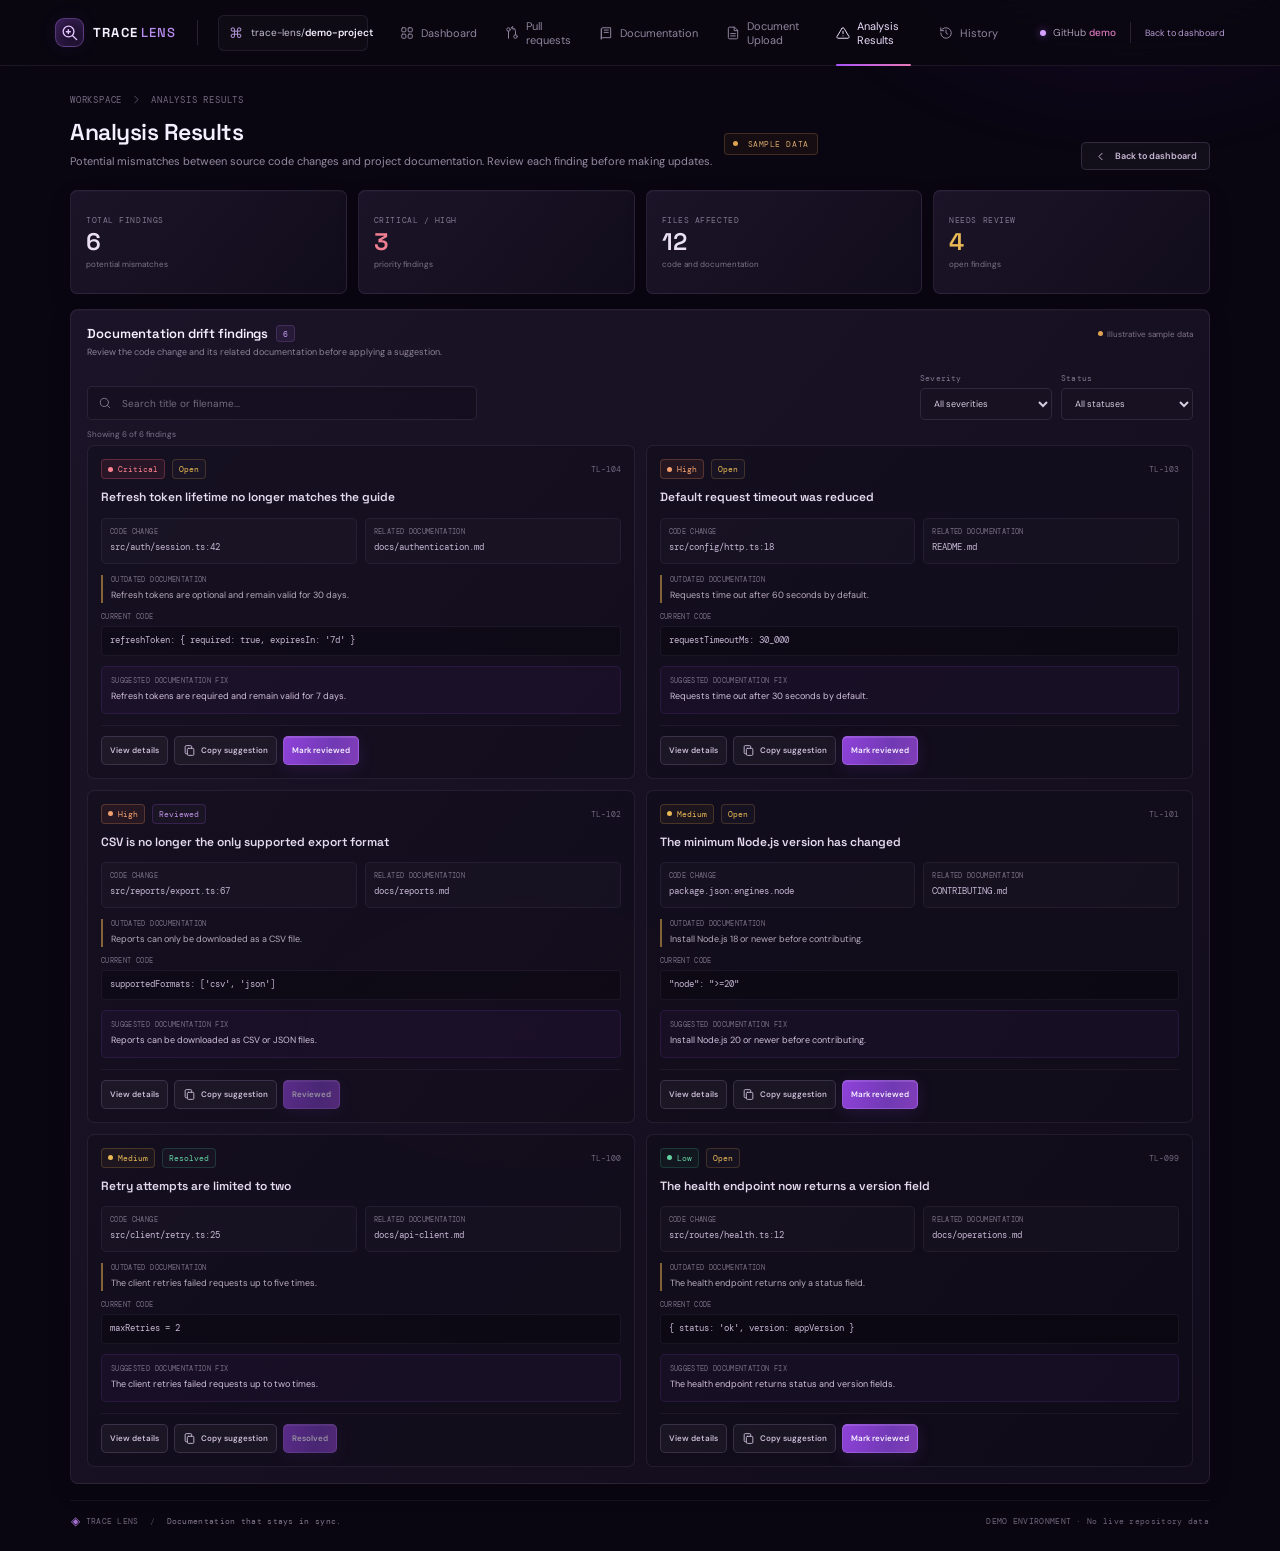
==== commit a7fa4fa1: "fix: improve module navigation links Use consistent Dashboard and Document Upload labels across page" ====
--- a/analysis-results.html
+++ b/analysis-results.html
@@ -40,10 +40,10 @@
     <a class="analysis-repo-link" href="index.html#overview"><span class="repo-mini-icon" aria-hidden="true">⌘</span><span>trace-lens/<strong>demo-project</strong></span></a>
     <button class="mobile-menu-btn" id="resultsMenuButton" type="button" aria-label="Open navigation" aria-expanded="false" aria-controls="resultsNavigation"><svg class="icon"><use href="#i-menu"/></svg></button>
     <nav class="main-nav" id="resultsNavigation" aria-label="Main navigation">
-      <a class="nav-link" href="index.html#overview"><svg class="icon"><use href="#i-grid"/></svg>Overview</a>
+      <a class="nav-link" href="index.html#overview"><svg class="icon"><use href="#i-grid"/></svg>Dashboard</a>
       <a class="nav-link" href="index.html#pull-requests"><svg class="icon"><use href="#i-git-pull"/></svg>Pull requests</a>
       <a class="nav-link" href="index.html#drift-details"><svg class="icon"><use href="#i-book"/></svg>Documentation</a>
-      <a class="nav-link" href="index.html#document-upload"><svg class="icon"><use href="#i-file"/></svg>Upload</a>
+      <a class="nav-link" href="index.html#document-upload"><svg class="icon"><use href="#i-file"/></svg>Document Upload</a>
       <a class="nav-link active" href="analysis-results.html" aria-current="page"><svg class="icon"><use href="#i-alert"/></svg>Analysis Results</a>
       <a class="nav-link" href="index.html#history"><svg class="icon"><use href="#i-history"/></svg>History</a>
     </nav>
@@ -66,7 +66,7 @@
           <span class="demo-pill"><span></span> SAMPLE DATA</span>
         </div>
       </div>
-      <a class="button button-secondary analysis-back-button" href="index.html#overview"><svg class="icon tiny"><use href="#i-chevron-right"/></svg>Back to overview</a>
+      <a class="button button-secondary analysis-back-button" href="index.html#overview"><svg class="icon tiny"><use href="#i-chevron-right"/></svg>Back to dashboard</a>
     </div>
 
     <section class="analysis-summary" aria-label="Finding summary">
--- a/style.css
+++ b/style.css
@@ -519,7 +519,7 @@
 @media (min-width: 821px) and (max-width: 1100px) {
   .topbar .nav-link { gap: 4px; padding-right: 4px; padding-left: 4px; font-size: 9px; }
 }
-@media (min-width: 821px) and (max-width: 980px) {
+@media (min-width: 821px) and (max-width: 1000px) {
   .topbar { height: 60px; padding: 0 20px; }
   .topbar > .topbar-divider, .topbar-right .topbar-divider, .last-scan { display: none; }
   .repo-picker, .analysis-page .analysis-repo-link { max-width: 220px; }
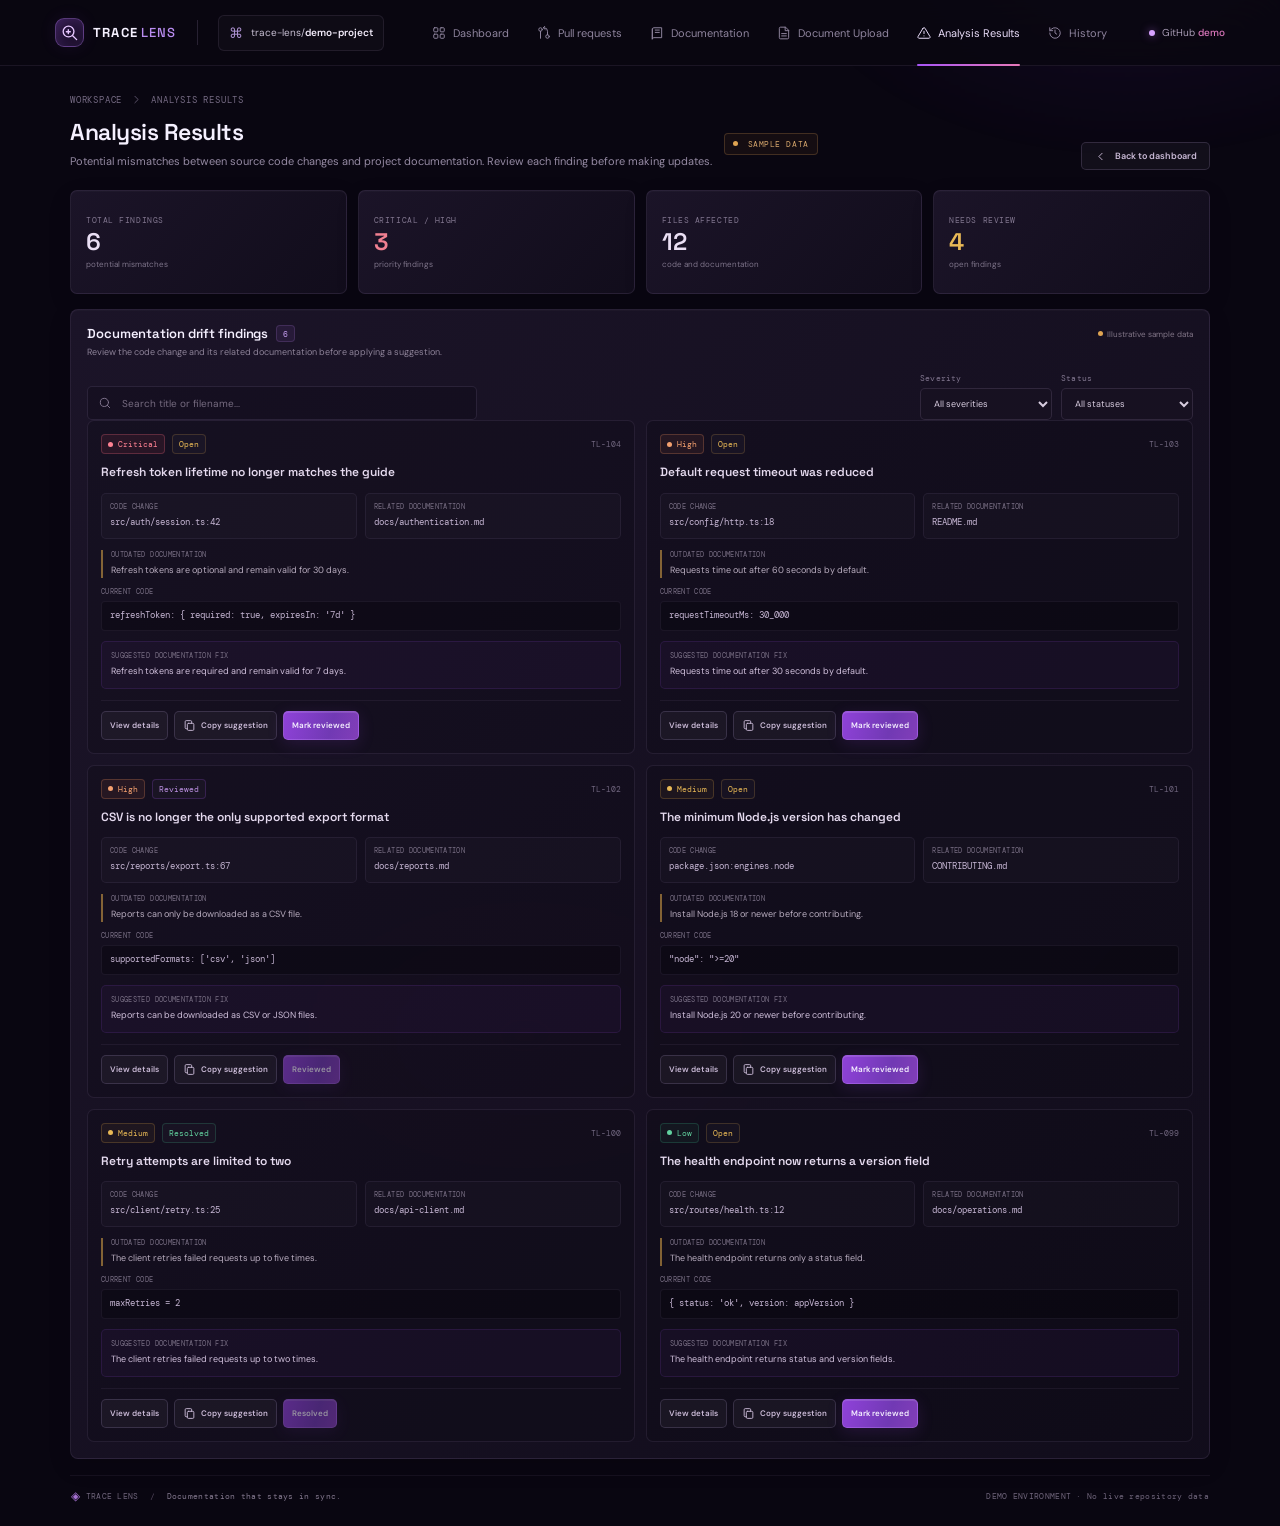
==== commit 5131ed2c: "fix: resolve navigation duplicates and add analysis states Co-authored-by: Copilot <223556219+Copilo" ====
--- a/analysis-results.html
+++ b/analysis-results.html
@@ -49,8 +49,6 @@
     </nav>
     <div class="topbar-right">
       <div class="connection"><span class="connection-dot"></span><span>GitHub <b>demo</b></span></div>
-      <span class="topbar-divider slim"></span>
-      <a class="analysis-return-link" href="index.html#overview">Back to dashboard</a>
     </div>
   </header>
 
@@ -126,8 +124,18 @@
           </label>
         </div>
       </div>
-      <p class="analysis-results-count" id="resultsCount" role="status" aria-live="polite"></p>
-      <div class="analysis-results-list" id="findingsList" aria-live="polite"></div>
+      <div class="analysis-state" id="loadingState" role="status" aria-live="polite">
+        <span class="analysis-spinner" aria-hidden="true"></span>
+        <strong>Loading analysis results...</strong>
+      </div>
+      <div class="analysis-state analysis-error" id="errorState" role="alert" hidden>
+        <span class="analysis-error-icon" aria-hidden="true">!</span>
+        <strong>Unable to load analysis results</strong>
+        <span>Please try again. Your sample findings are unchanged.</span>
+        <button class="button button-secondary" id="retryAnalysis" type="button">Retry</button>
+      </div>
+      <p class="analysis-results-count" id="resultsCount" role="status" aria-live="polite" hidden></p>
+      <div class="analysis-results-list" id="findingsList" aria-live="polite" hidden></div>
       <div class="analysis-empty-state" id="emptyState" role="status" hidden>
         <span class="analysis-empty-icon"><svg class="icon"><use href="#i-search"/></svg></span>
         <strong>No findings match your filters</strong>
--- a/style.css
+++ b/style.css
@@ -442,8 +442,6 @@
 .analysis-page { min-width: 320px; }
 .analysis-repo-link { min-width: 0; display: inline-flex; align-items: center; gap: 8px; padding: 8px 10px; border: 1px solid var(--line); border-radius: 6px; color: #c9c0d4; background: rgba(255,255,255,.025); font-size: 10px; white-space: nowrap; }
 .analysis-repo-link strong { color: #f4edfc; font-weight: 600; }
-.analysis-return-link { color: #b89bd4; font-size: 9px; white-space: nowrap; }
-.analysis-return-link:hover { color: #e0c3ff; }
 .analysis-shell { max-width: 1250px; }
 .analysis-page-heading { display: flex; align-items: flex-end; justify-content: space-between; gap: 20px; margin-bottom: 20px; }
 .analysis-title-row { display: flex; align-items: center; gap: 12px; }
@@ -470,6 +468,13 @@
 .analysis-filters { display: flex; gap: 9px; }
 .analysis-filter { display: grid; gap: 5px; color: #81768f; font: 8px var(--mono); letter-spacing: .2px; }
 .analysis-filter select { min-width: 132px; height: 32px; padding: 0 26px 0 9px; border: 1px solid rgba(194,169,225,.14); border-radius: 5px; color: #d7ccdf; background-color: #171121; font: 9px var(--sans); }
+.analysis-state { min-height: 190px; display: flex; flex-direction: column; align-items: center; justify-content: center; gap: 8px; padding: 22px; color: #8c8098; text-align: center; font-size: 10px; }
+.analysis-state[hidden] { display: none; }
+.analysis-state strong { color: #d6c9e2; font-weight: 500; }
+.analysis-spinner { width: 22px; height: 22px; border: 2px solid rgba(168,85,247,.2); border-top-color: #b879e8; border-radius: 50%; animation: analysis-spin .75s linear infinite; }
+.analysis-error-icon { width: 24px; height: 24px; display: grid; place-items: center; border: 1px solid rgba(243,145,98,.3); border-radius: 50%; color: #f3a06f; font: 600 12px var(--mono); }
+.analysis-error .button { margin-top: 3px; }
+@keyframes analysis-spin { to { transform: rotate(360deg); } }
 .analysis-results-count { min-height: 25px; padding: 9px 16px 5px; color: #7e748a; font-size: 8px; }
 .analysis-results-list { display: grid; grid-template-columns: repeat(2, minmax(0, 1fr)); align-items: start; gap: 11px; margin: 0 16px 16px; }
 .analysis-results-list[hidden] { display: none; }
